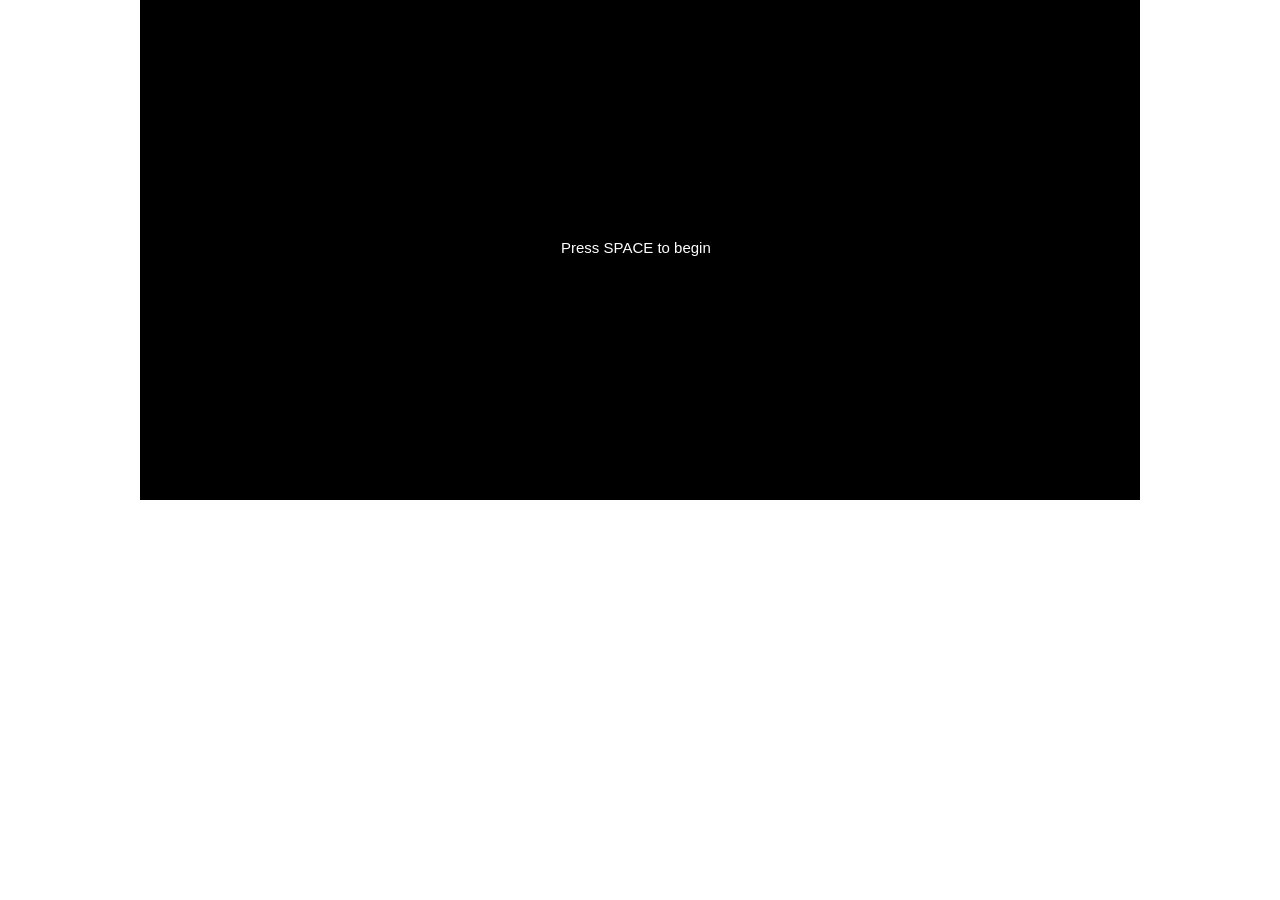
==== index.html @ ecc431b2 "Add files. Add game state navigation." ====
<!DOCTYPE HTML>
<!-- From http://stackoverflow.com/questions/5411538/how-to-redirect-from-an-html-page -->
<html lang="en-US">
    <head>
        <meta charset="UTF-8">
        <meta http-equiv="refresh" content="1;url=http://bredgren.github.io/Ping/public/">
        <script type="text/javascript">
            window.location.href = "http://bredgren.github.io/Ping/public/"
        </script>
        <title>Page Redirection</title>
    </head>
    <body>
        <!-- Note: don't tell people to `click` the link, just tell them that it is a link. -->
        If you are not redirected automatically, follow the <a href='http://bredgren.github.io/Ping/public/'>link</a>
    </body>
</html>
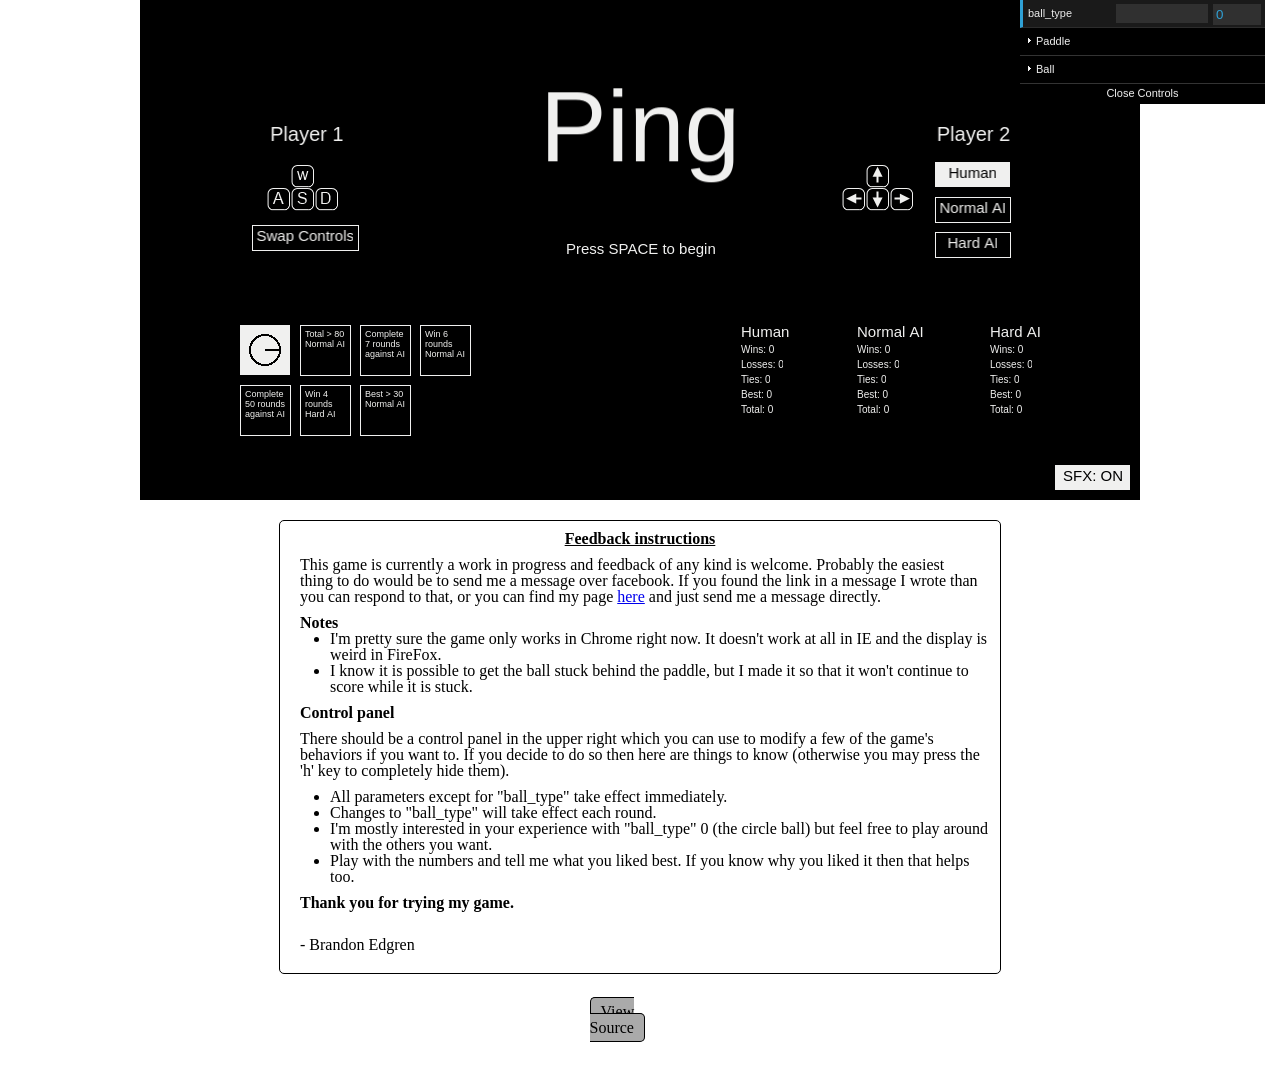
==== commit 015990be: "Add favicon." ====
--- a/index.html
+++ b/index.html
@@ -4,6 +4,7 @@
     <head>
         <meta charset="UTF-8">
         <meta http-equiv="refresh" content="1;url=http://bredgren.github.io/Ping/public/">
+        <link rel="icon" type="image/ico" href="favicon.ico">
         <script type="text/javascript">
             window.location.href = "http://bredgren.github.io/Ping/public/"
         </script>
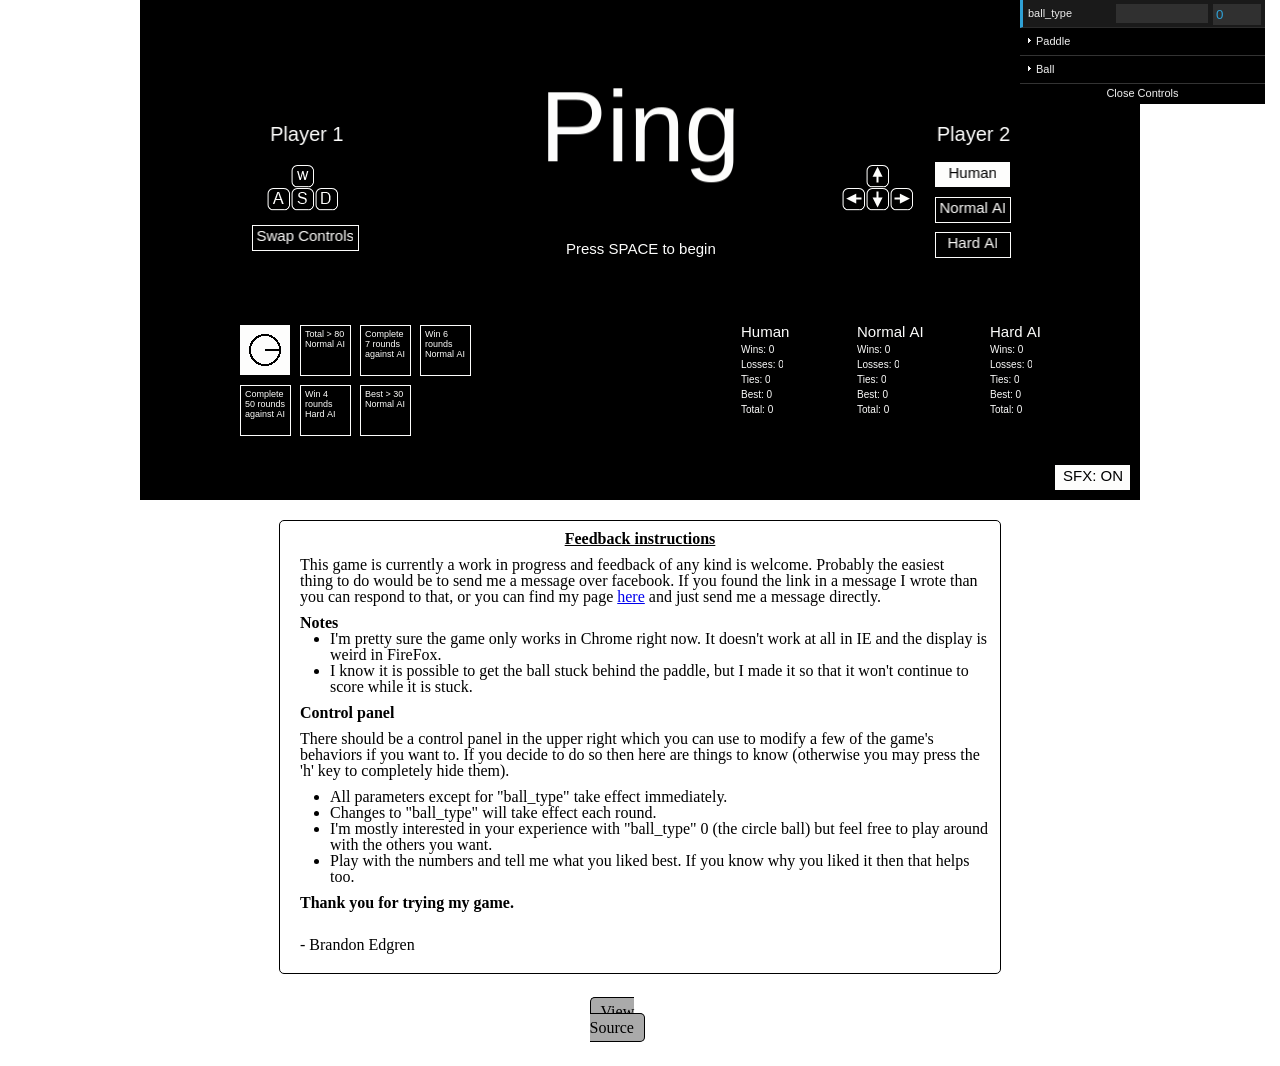
==== commit 50f656cb: "Move favicon." ====
--- a/index.html
+++ b/index.html
@@ -4,7 +4,7 @@
     <head>
         <meta charset="UTF-8">
         <meta http-equiv="refresh" content="1;url=http://bredgren.github.io/Ping/public/">
-        <link rel="icon" type="image/ico" href="favicon.ico">
+        <link rel="icon" type="image/ico" href="public/favicon.ico">
         <script type="text/javascript">
             window.location.href = "http://bredgren.github.io/Ping/public/"
         </script>
